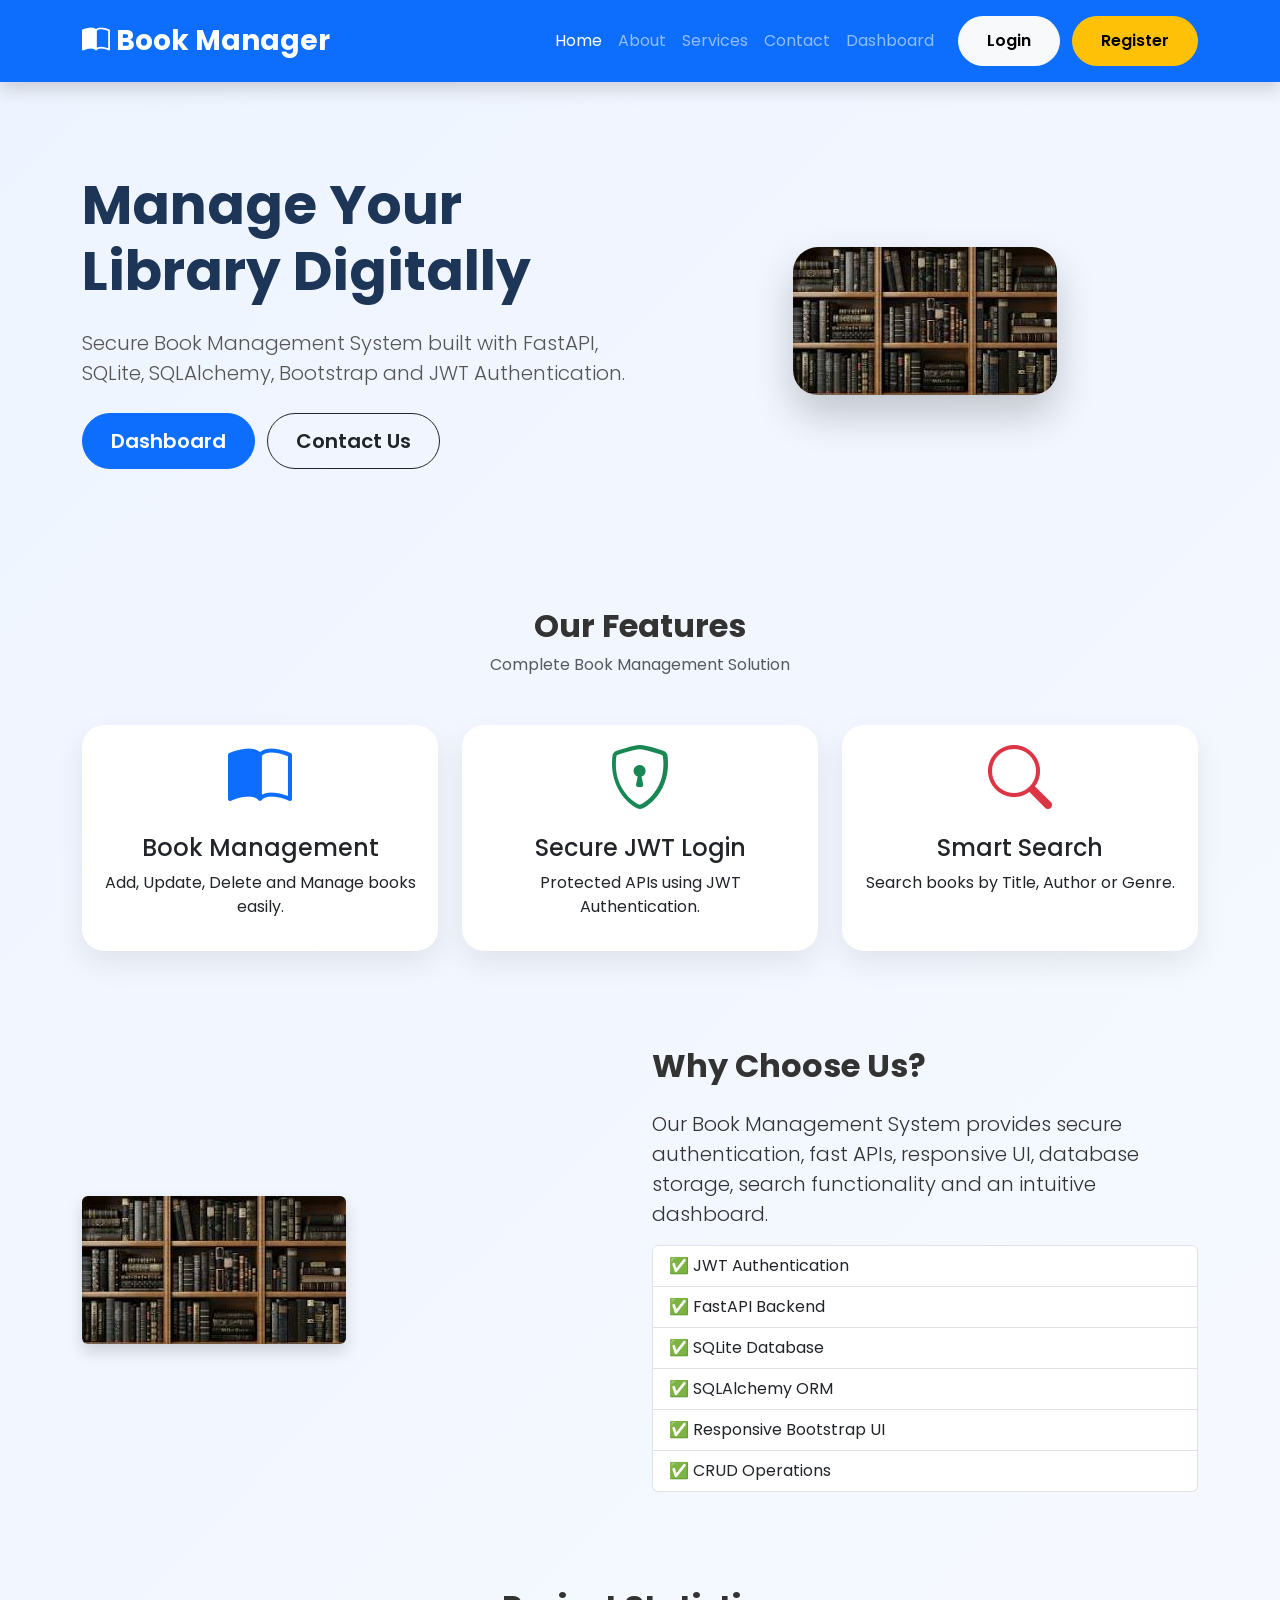
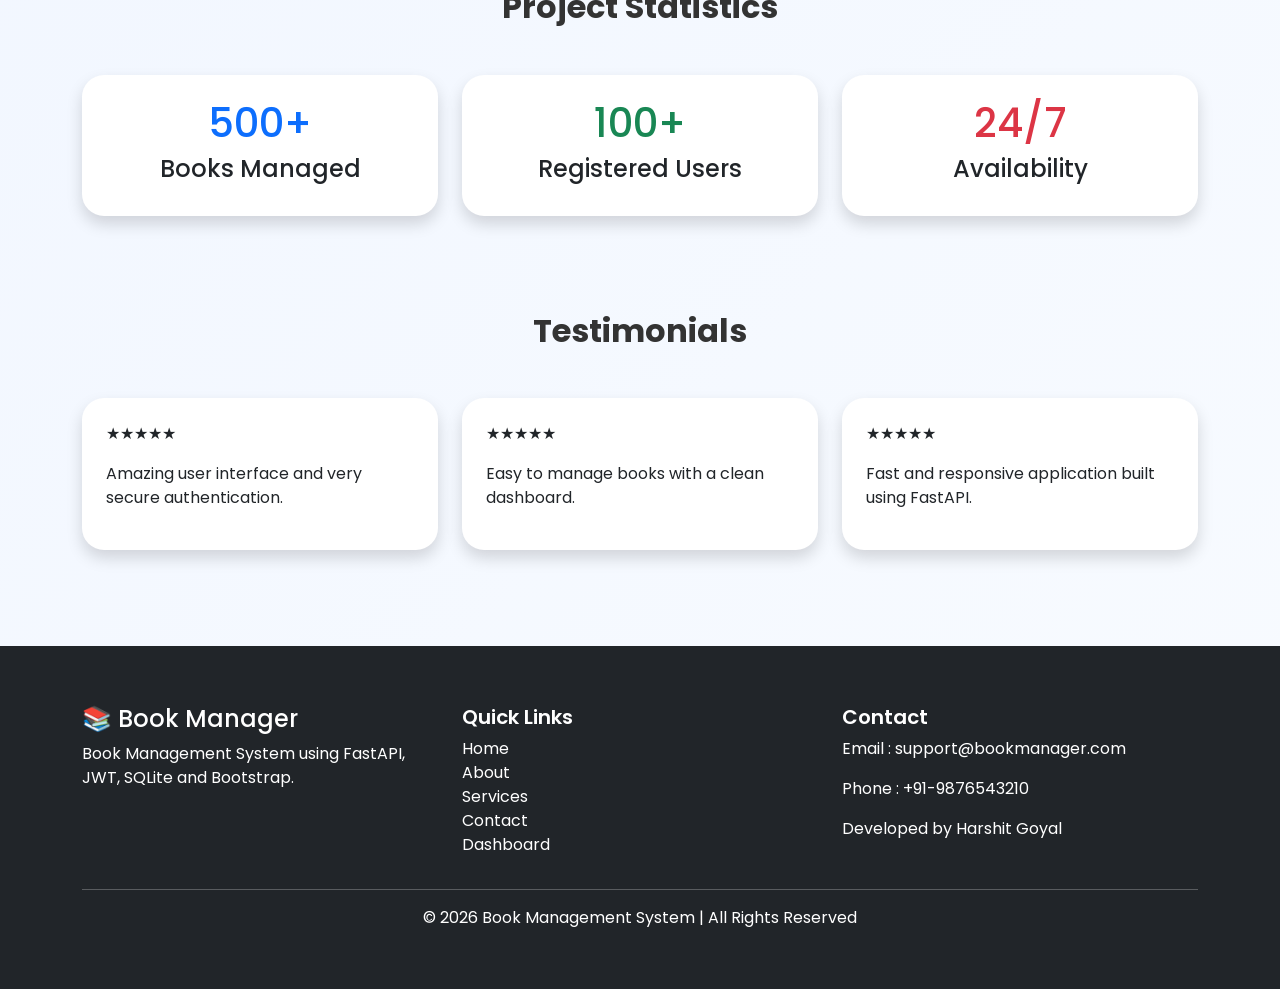
==== templates/index.html @ 64fe6e7c "Initial commit" ====
<!DOCTYPE html>
<html lang="en">

<head>
    <meta charset="UTF-8">
    <meta name="viewport" content="width=device-width, initial-scale=1.0">
    <title>Book Management System</title>

    <link href="https://cdn.jsdelivr.net/npm/bootstrap@5.3.3/dist/css/bootstrap.min.css" rel="stylesheet">

    <link rel="stylesheet" href="https://cdn.jsdelivr.net/npm/bootstrap-icons@1.11.3/font/bootstrap-icons.min.css">

    <link rel="stylesheet" href="/static/css/style.css">

</head>

<body>


    <!-- NAVBAR -->

    <nav class="navbar navbar-expand-lg navbar-dark bg-primary shadow">

        <div class="container">

            <a class="navbar-brand fw-bold fs-3" href="/">
                <i class="bi bi-book-half"></i>
                Book Manager
            </a>

            <button class="navbar-toggler" type="button" data-bs-toggle="collapse" data-bs-target="#navbarNav">

                <span class="navbar-toggler-icon"></span>

            </button>

            <div class="collapse navbar-collapse" id="navbarNav">

                <ul class="navbar-nav ms-auto">

                    <li class="nav-item">
                        <a class="nav-link active" href="/">Home</a>
                    </li>

                    <li class="nav-item">
                        <a class="nav-link" href="/about">About</a>
                    </li>

                    <li class="nav-item">
                        <a class="nav-link" href="/services">Services</a>
                    </li>

                    <li class="nav-item">
                        <a class="nav-link" href="/contact">Contact</a>
                    </li>

                    <li class="nav-item">
                        <a class="nav-link" href="/dashboard">Dashboard</a>
                    </li>

                </ul>

                <div class="ms-3">

                    <a href="/login-page" class="btn btn-light me-2">

                        Login

                    </a>

                    <a href="/register-page" class="btn btn-warning">

                        Register

                    </a>

                </div>

            </div>

        </div>

    </nav>



    <!-- HERO -->

    <section class="hero">

        <div class="container">

            <div class="row align-items-center">

                <div class="col-lg-6">

                    <h1 class="display-3 fw-bold">

                        Manage Your Library Digitally

                    </h1>

                    <p class="lead mt-4">

                        Secure Book Management System built with
                        FastAPI,
                        SQLite,
                        SQLAlchemy,
                        Bootstrap
                        and JWT Authentication.

                    </p>

                    <a href="/dashboard" class="btn btn-primary btn-lg me-2">

                        Dashboard

                    </a>

                    <a href="/contact" class="btn btn-outline-dark btn-lg">

                        Contact Us

                    </a>

                </div>


                <div class="col-lg-6 text-center">

                    <img src="/static/images/hero.jpg" class="img-fluid hero-img">

                </div>

            </div>

        </div>

    </section>




    <!-- FEATURES -->

    <section class="container py-5">

        <div class="text-center mb-5">

            <h2 class="fw-bold">

                Our Features

            </h2>

            <p class="text-muted">

                Complete Book Management Solution

            </p>

        </div>

        <div class="row g-4">

            <div class="col-md-4">

                <div class="card feature-card h-100">

                    <div class="card-body text-center">

                        <i class="bi bi-book-half display-3 text-primary"></i>

                        <h4 class="mt-3">

                            Book Management

                        </h4>

                        <p>

                            Add, Update, Delete and Manage books easily.

                        </p>

                    </div>

                </div>

            </div>


            <div class="col-md-4">

                <div class="card feature-card h-100">

                    <div class="card-body text-center">

                        <i class="bi bi-shield-lock display-3 text-success"></i>

                        <h4 class="mt-3">

                            Secure JWT Login

                        </h4>

                        <p>

                            Protected APIs using JWT Authentication.

                        </p>

                    </div>

                </div>

            </div>


            <div class="col-md-4">

                <div class="card feature-card h-100">

                    <div class="card-body text-center">

                        <i class="bi bi-search display-3 text-danger"></i>

                        <h4 class="mt-3">

                            Smart Search

                        </h4>

                        <p>

                            Search books by Title,
                            Author
                            or Genre.

                        </p>

                    </div>

                </div>

            </div>

        </div>

    </section>
    <!-- WHY CHOOSE US -->

    <section class="container py-5">

        <div class="row align-items-center">

            <div class="col-lg-6">

                <img src="/static/images/hero.jpg" class="img-fluid rounded shadow">

            </div>

            <div class="col-lg-6">

                <h2 class="fw-bold mb-4">

                    Why Choose Us?

                </h2>

                <p class="lead">

                    Our Book Management System provides secure authentication,
                    fast APIs,
                    responsive UI,
                    database storage,
                    search functionality
                    and an intuitive dashboard.

                </p>

                <ul class="list-group">

                    <li class="list-group-item">✅ JWT Authentication</li>

                    <li class="list-group-item">✅ FastAPI Backend</li>

                    <li class="list-group-item">✅ SQLite Database</li>

                    <li class="list-group-item">✅ SQLAlchemy ORM</li>

                    <li class="list-group-item">✅ Responsive Bootstrap UI</li>

                    <li class="list-group-item">✅ CRUD Operations</li>

                </ul>

            </div>

        </div>

    </section>



    <!-- STATISTICS -->

    <section class="container py-5">

        <h2 class="text-center fw-bold mb-5">

            Project Statistics

        </h2>

        <div class="row g-4">

            <div class="col-md-4">

                <div class="card text-center p-4 shadow">

                    <h1 class="text-primary">

                        500+

                    </h1>

                    <h4>

                        Books Managed

                    </h4>

                </div>

            </div>


            <div class="col-md-4">

                <div class="card text-center p-4 shadow">

                    <h1 class="text-success">

                        100+

                    </h1>

                    <h4>

                        Registered Users

                    </h4>

                </div>

            </div>


            <div class="col-md-4">

                <div class="card text-center p-4 shadow">

                    <h1 class="text-danger">

                        24/7

                    </h1>

                    <h4>

                        Availability

                    </h4>

                </div>

            </div>

        </div>

    </section>



    <!-- TESTIMONIALS -->

    <section class="container py-5">

        <h2 class="text-center fw-bold mb-5">

            Testimonials

        </h2>

        <div class="row">

            <div class="col-md-4">

                <div class="card p-4 shadow">

                    ★★★★★

                    <p class="mt-3">

                        Amazing user interface and very secure authentication.

                    </p>

                </div>

            </div>


            <div class="col-md-4">

                <div class="card p-4 shadow">

                    ★★★★★

                    <p class="mt-3">

                        Easy to manage books with a clean dashboard.

                    </p>

                </div>

            </div>


            <div class="col-md-4">

                <div class="card p-4 shadow">

                    ★★★★★

                    <p class="mt-3">

                        Fast and responsive application built using FastAPI.

                    </p>

                </div>

            </div>

        </div>

    </section>



    <!-- FOOTER -->

    <footer class="bg-dark text-white mt-5">

        <div class="container py-4">

            <div class="row">

                <div class="col-md-4">

                    <h4>

                        📚 Book Manager

                    </h4>

                    <p>

                        Book Management System using
                        FastAPI,
                        JWT,
                        SQLite
                        and Bootstrap.

                    </p>

                </div>


                <div class="col-md-4">

                    <h5>

                        Quick Links

                    </h5>

                    <ul class="list-unstyled">

                        <li><a href="/" class="text-white text-decoration-none">Home</a></li>

                        <li><a href="/about" class="text-white text-decoration-none">About</a></li>

                        <li><a href="/services" class="text-white text-decoration-none">Services</a></li>

                        <li><a href="/contact" class="text-white text-decoration-none">Contact</a></li>

                        <li><a href="/dashboard" class="text-white text-decoration-none">Dashboard</a></li>

                    </ul>

                </div>


                <div class="col-md-4">

                    <h5>

                        Contact

                    </h5>

                    <p>

                        Email : support@bookmanager.com

                    </p>

                    <p>

                        Phone : +91-9876543210

                    </p>

                    <p>

                        Developed by Harshit Goyal

                    </p>

                </div>

            </div>

            <hr>

            <div class="text-center">

                © 2026 Book Management System | All Rights Reserved

            </div>

        </div>

    </footer>


    <script src="https://cdn.jsdelivr.net/npm/bootstrap@5.3.3/dist/js/bootstrap.bundle.min.js"></script>

</body>

</html>
---- static/css/style.css ----
/* Google Font */
@import url('https://fonts.googleapis.com/css2?family=Poppins:wght@300;400;500;600;700&display=swap');

* {
    margin: 0;
    padding: 0;
    box-sizing: border-box;
    font-family: 'Poppins', sans-serif;
}

body {
    background: linear-gradient(135deg, #eef4ff, #f8fbff);
    color: #333;
}

/* Navbar */

.navbar {
    padding: 15px 0;
    box-shadow: 0 8px 20px rgba(0, 0, 0, .12);
}

.navbar-brand {
    font-size: 28px;
    font-weight: 700;
}

/* Hero */

.hero {
    padding: 90px 0;
}

.hero h1 {
    font-size: 55px;
    font-weight: 700;
    color: #1d3557;
}

.hero p {
    font-size: 20px;
    color: #555;
    margin: 25px 0;
}

.hero-img {
    border-radius: 25px;
    box-shadow: 0 20px 40px rgba(0, 0, 0, .20);
    transition: .4s;
}

.hero-img:hover {
    transform: scale(1.03);
}

/* Buttons */

.btn {
    border-radius: 40px;
    padding: 12px 28px;
    font-weight: 600;
    transition: .3s;
}

.btn-primary:hover {
    transform: translateY(-3px);
}

.btn-warning:hover {
    transform: translateY(-3px);
}

.btn-success:hover {
    transform: translateY(-3px);
}

/* Cards */

.feature-card {
    border: none;
    border-radius: 22px;
    transition: .35s;
    overflow: hidden;
    background: white;
    box-shadow: 0 12px 30px rgba(0, 0, 0, .08);
}

.feature-card:hover {
    transform: translateY(-12px);
    box-shadow: 0 20px 40px rgba(0, 0, 0, .15);
}

.feature-card i {
    margin-top: 15px;
}

/* Generic Cards */

.card {
    border: none;
    border-radius: 22px;
}

/* Images */

img {
    max-width: 100%;
}

/* Footer */

footer {
    background: #0f172a;
    color: white;
    margin-top: 80px;
    padding: 35px 0;
}

footer h5 {
    font-weight: 600;
}

/* Forms */

.form-control {
    border-radius: 12px;
    padding: 12px;
}

.form-control:focus {
    box-shadow: 0 0 10px rgba(13, 110, 253, .25);
}

/* Dashboard */

table {
    border-radius: 15px;
    overflow: hidden;
}

.table-dark {
    background: #2563eb;
}

.search-box {
    border-radius: 50px;
    padding: 14px;
}

/* Responsive */

@media(max-width:768px) {

    .hero {
        padding: 50px 0;
        text-align: center;
    }

    .hero h1 {
        font-size: 36px;
    }

    .hero-img {
        margin-top: 40px;
    }

}
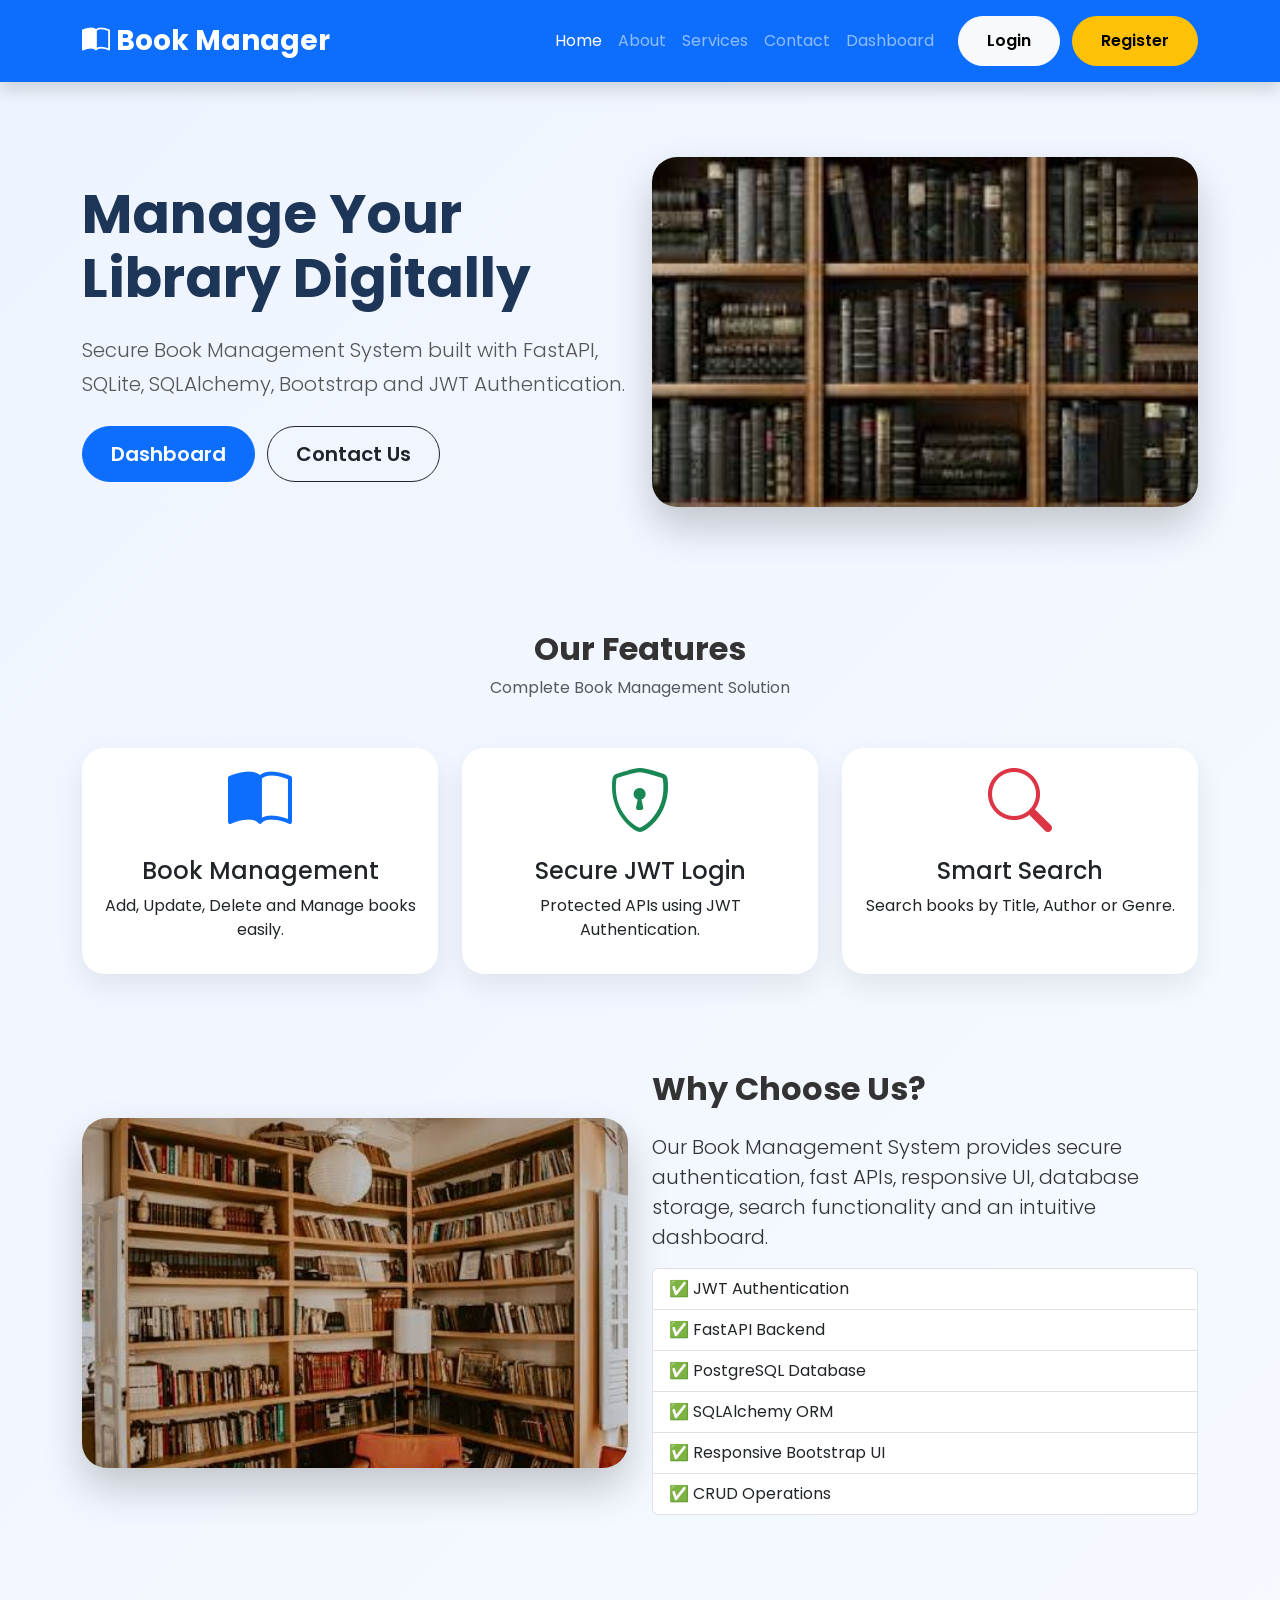
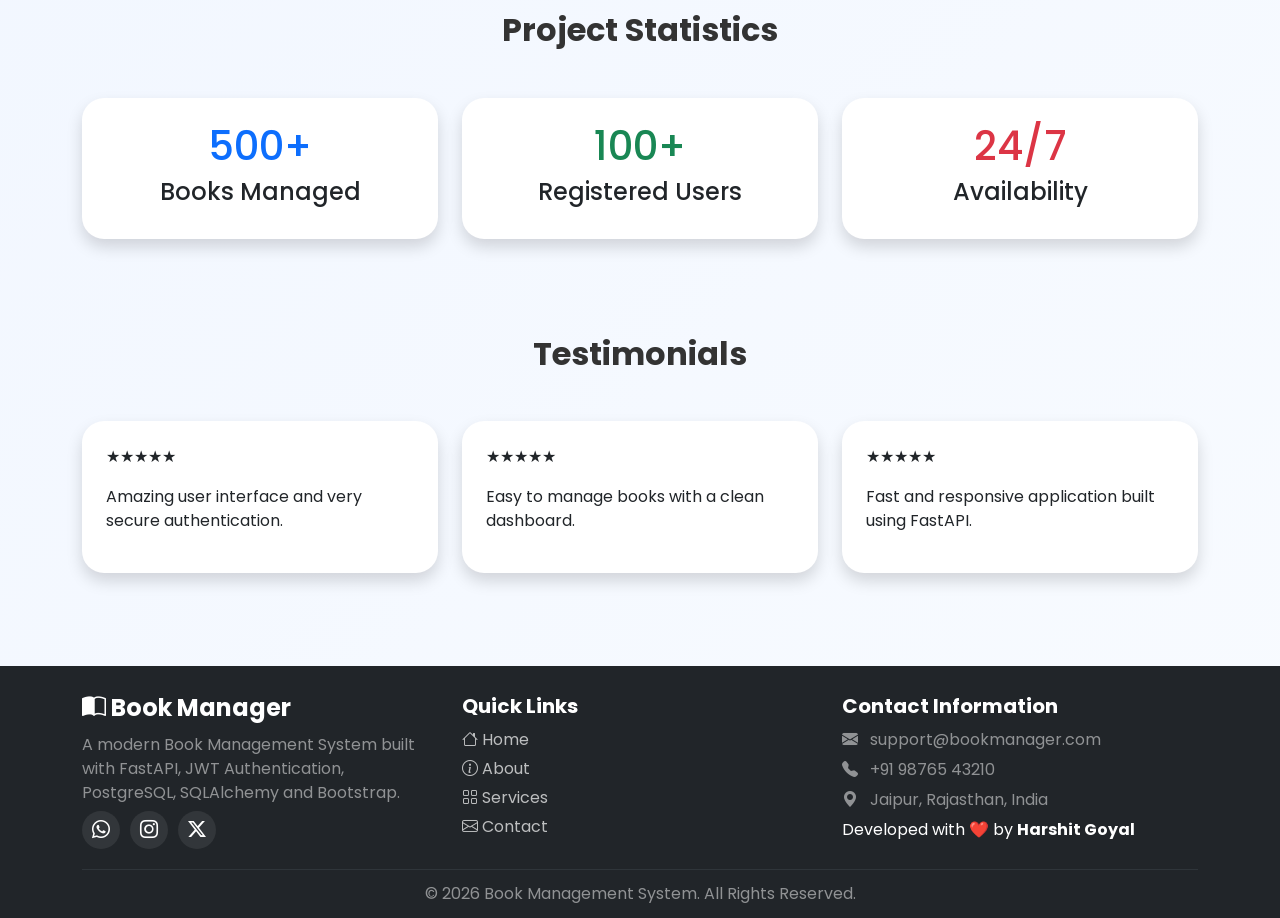
==== commit c8bd9287: "Update dashboard cards and book return functionality" ====
--- a/templates/index.html
+++ b/templates/index.html
@@ -256,7 +256,7 @@
 
             <div class="col-lg-6">
 
-                <img src="/static/images/hero.jpg" class="img-fluid rounded shadow">
+                <img src="/static/images/library.jpg" class="img-fluid hero-img" alt="Modern Library">
 
             </div>
 
@@ -285,7 +285,7 @@
 
                     <li class="list-group-item">✅ FastAPI Backend</li>
 
-                    <li class="list-group-item">✅ SQLite Database</li>
+                    <li class="list-group-item">✅ PostgreSQL Database</li>
 
                     <li class="list-group-item">✅ SQLAlchemy ORM</li>
 
@@ -451,95 +451,129 @@
 
 
 
-    <!-- FOOTER -->
-
-    <footer class="bg-dark text-white mt-5">
-
-        <div class="container py-4">
-
-            <div class="row">
-
+    <!-- ================= FOOTER ================= -->
+
+    <footer class="bg-dark text-white">
+
+        <div class="container">
+
+            <div class="row g-4">
+
+                <!-- PROJECT INFO -->
                 <div class="col-md-4">
 
                     <h4>
-
-                        📚 Book Manager
-
+                        <i class="bi bi-book-half"></i>
+                        Book Manager
                     </h4>
 
-                    <p>
-
-                        Book Management System using
-                        FastAPI,
-                        JWT,
-                        SQLite
-                        and Bootstrap.
-
-                    </p>
-
-                </div>
-
-
+                    <p class="text-white-50">
+                        A modern Book Management System built with FastAPI,
+                        JWT Authentication, PostgreSQL, SQLAlchemy and Bootstrap.
+                    </p>
+
+                    <!-- SOCIAL ICONS -->
+                    <div class="social-icons">
+
+                        <a href="#" title="WhatsApp">
+                            <i class="bi bi-whatsapp"></i>
+                        </a>
+
+                        <a href="#" title="Instagram">
+                            <i class="bi bi-instagram"></i>
+                        </a>
+
+                        <a href="#" title="X">
+                            <i class="bi bi-twitter-x"></i>
+                        </a>
+
+                    </div>
+
+                </div>
+
+
+                <!-- QUICK LINKS -->
                 <div class="col-md-4">
 
                     <h5>
-
                         Quick Links
-
                     </h5>
 
-                    <ul class="list-unstyled">
-
-                        <li><a href="/" class="text-white text-decoration-none">Home</a></li>
-
-                        <li><a href="/about" class="text-white text-decoration-none">About</a></li>
-
-                        <li><a href="/services" class="text-white text-decoration-none">Services</a></li>
-
-                        <li><a href="/contact" class="text-white text-decoration-none">Contact</a></li>
-
-                        <li><a href="/dashboard" class="text-white text-decoration-none">Dashboard</a></li>
+                    <ul class="list-unstyled footer-links">
+
+                        <li>
+                            <a href="/">
+                                <i class="bi bi-house"></i>
+                                Home
+                            </a>
+                        </li>
+
+                        <li>
+                            <a href="/about">
+                                <i class="bi bi-info-circle"></i>
+                                About
+                            </a>
+                        </li>
+
+                        <li>
+                            <a href="/services">
+                                <i class="bi bi-grid"></i>
+                                Services
+                            </a>
+                        </li>
+
+                        <li>
+                            <a href="/contact">
+                                <i class="bi bi-envelope"></i>
+                                Contact
+                            </a>
+                        </li>
 
                     </ul>
 
                 </div>
 
 
+                <!-- CONTACT INFORMATION -->
                 <div class="col-md-4">
 
                     <h5>
-
-                        Contact
-
+                        Contact Information
                     </h5>
 
-                    <p>
-
-                        Email : support@bookmanager.com
-
-                    </p>
-
-                    <p>
-
-                        Phone : +91-9876543210
-
-                    </p>
-
-                    <p>
-
-                        Developed by Harshit Goyal
-
-                    </p>
-
-                </div>
-
-            </div>
-
-            <hr>
-
-            <div class="text-center">
-
-                © 2026 Book Management System | All Rights Reserved
+                    <p class="text-white-50">
+                        <i class="bi bi-envelope-fill me-2"></i>
+                        support@bookmanager.com
+                    </p>
+
+                    <p class="text-white-50">
+                        <i class="bi bi-telephone-fill me-2"></i>
+                        +91 98765 43210
+                    </p>
+
+                    <p class="text-white-50">
+                        <i class="bi bi-geo-alt-fill me-2"></i>
+                        Jaipur, Rajasthan, India
+                    </p>
+
+                    <p class="developer-text">
+                        Developed with ❤️ by
+                        <strong>Harshit Goyal</strong>
+                    </p>
+
+                </div>
+
+            </div>
+
+
+            <!-- DIVIDER -->
+            <hr class="border-secondary">
+
+
+            <!-- COPYRIGHT -->
+            <div class="text-center text-white-50 copyright">
+
+                © 2026 Book Management System. All Rights Reserved.
 
             </div>
 
--- a/static/css/style.css
+++ b/static/css/style.css
@@ -1,5 +1,13 @@
-/* Google Font */
+/* =========================================
+   GOOGLE FONT
+========================================= */
+
 @import url('https://fonts.googleapis.com/css2?family=Poppins:wght@300;400;500;600;700&display=swap');
+
+
+/* =========================================
+   GLOBAL
+========================================= */
 
 * {
     margin: 0;
@@ -13,11 +21,14 @@
     color: #333;
 }
 
-/* Navbar */
+
+/* =========================================
+   NAVBAR
+========================================= */
 
 .navbar {
     padding: 15px 0;
-    box-shadow: 0 8px 20px rgba(0, 0, 0, .12);
+    box-shadow: 0 8px 20px rgba(0, 0, 0, 0.12);
 }
 
 .navbar-brand {
@@ -25,143 +36,378 @@
     font-weight: 700;
 }
 
-/* Hero */
+
+/* =========================================
+   HOME HERO SECTION
+========================================= */
 
 .hero {
-    padding: 90px 0;
+    padding: 75px 0;
 }
 
 .hero h1 {
     font-size: 55px;
     font-weight: 700;
     color: #1d3557;
+    line-height: 1.15;
 }
 
 .hero p {
     font-size: 20px;
     color: #555;
     margin: 25px 0;
-}
+    line-height: 1.7;
+}
+
+
+/* =========================================
+   HOME PAGE HERO IMAGE
+   Broad + Bigger
+========================================= */
 
 .hero-img {
+    width: 100%;
+    height: 350px;
+    object-fit: cover;
     border-radius: 25px;
-    box-shadow: 0 20px 40px rgba(0, 0, 0, .20);
-    transition: .4s;
+    box-shadow: 0 20px 40px rgba(0, 0, 0, 0.20);
+    transition: 0.4s;
 }
 
 .hero-img:hover {
     transform: scale(1.03);
 }
 
-/* Buttons */
+
+/* =========================================
+   HOME PAGE LIBRARY IMAGE
+   Slightly Smaller
+========================================= */
+
+.library-img {
+    width: 100%;
+    height: 380px;
+    object-fit: cover;
+    border-radius: 25px;
+    box-shadow: 0 18px 35px rgba(0, 0, 0, 0.18);
+    transition: 0.4s;
+}
+
+.library-img:hover {
+    transform: scale(1.02);
+}
+
+
+/* =========================================
+   ABOUT PAGE IMAGE
+========================================= */
+
+.about-img {
+    width: 100%;
+    height: 400px;
+    object-fit: cover;
+    border-radius: 25px;
+    box-shadow: 0 20px 40px rgba(0, 0, 0, 0.20);
+    transition: 0.4s;
+}
+
+.about-img:hover {
+    transform: scale(1.03);
+}
+
+
+/* =========================================
+   BUTTONS
+========================================= */
 
 .btn {
     border-radius: 40px;
     padding: 12px 28px;
     font-weight: 600;
-    transition: .3s;
-}
-
-.btn-primary:hover {
-    transform: translateY(-3px);
-}
-
-.btn-warning:hover {
-    transform: translateY(-3px);
-}
-
+    transition: 0.3s;
+}
+
+.btn-primary:hover,
+.btn-warning:hover,
 .btn-success:hover {
     transform: translateY(-3px);
 }
 
-/* Cards */
+
+/* =========================================
+   FEATURE CARDS
+========================================= */
 
 .feature-card {
     border: none;
     border-radius: 22px;
-    transition: .35s;
+    transition: 0.35s;
     overflow: hidden;
     background: white;
-    box-shadow: 0 12px 30px rgba(0, 0, 0, .08);
+    box-shadow: 0 12px 30px rgba(0, 0, 0, 0.08);
 }
 
 .feature-card:hover {
-    transform: translateY(-12px);
-    box-shadow: 0 20px 40px rgba(0, 0, 0, .15);
+    transform: translateY(-10px);
+    box-shadow: 0 20px 40px rgba(0, 0, 0, 0.15);
 }
 
 .feature-card i {
-    margin-top: 15px;
-}
-
-/* Generic Cards */
+    margin-top: 10px;
+}
+
+
+/* =========================================
+   GENERIC CARD
+========================================= */
 
 .card {
     border: none;
     border-radius: 22px;
 }
 
-/* Images */
+
+/* =========================================
+   IMAGES
+========================================= */
 
 img {
     max-width: 100%;
 }
 
-/* Footer */
+
+/* =========================================
+   FORMS
+========================================= */
+
+.form-control {
+    border-radius: 12px;
+    padding: 12px;
+}
+
+.form-control:focus {
+    box-shadow: 0 0 10px rgba(13, 110, 253, 0.25);
+}
+
+
+/* =========================================
+   DASHBOARD
+========================================= */
+
+table {
+    border-radius: 15px;
+    overflow: hidden;
+}
+
+.table-dark {
+    background: #2563eb;
+}
+
+.search-box {
+    border-radius: 50px;
+    padding: 14px;
+}
+
+
+/* =========================================
+   COMPACT FOOTER
+========================================= */
 
 footer {
     background: #0f172a;
     color: white;
-    margin-top: 80px;
-    padding: 35px 0;
-}
-
+    margin-top: 45px;
+    padding: 28px 0 12px;
+}
+
+footer h4,
 footer h5 {
-    font-weight: 600;
-}
-
-/* Forms */
-
-.form-control {
-    border-radius: 12px;
-    padding: 12px;
-}
-
-.form-control:focus {
-    box-shadow: 0 0 10px rgba(13, 110, 253, .25);
-}
-
-/* Dashboard */
-
-table {
-    border-radius: 15px;
-    overflow: hidden;
-}
-
-.table-dark {
-    background: #2563eb;
-}
-
-.search-box {
-    border-radius: 50px;
-    padding: 14px;
-}
-
-/* Responsive */
-
-@media(max-width:768px) {
+    font-weight: 700;
+    margin-bottom: 10px;
+}
+
+footer p {
+    line-height: 1.5;
+    margin-bottom: 6px;
+}
+
+
+/* =========================================
+   FOOTER LINKS
+========================================= */
+
+.footer-links {
+    margin: 0;
+    padding: 0;
+}
+
+.footer-links li {
+    margin-bottom: 5px;
+    transition: 0.3s;
+}
+
+.footer-links a {
+    color: rgba(255, 255, 255, 0.7);
+    text-decoration: none;
+    transition: 0.3s;
+}
+
+.footer-links a:hover {
+    color: white;
+    padding-left: 6px;
+}
+
+
+/* =========================================
+   SOCIAL ICONS
+========================================= */
+
+footer .social-icons {
+    display: flex;
+    gap: 10px;
+}
+
+footer .social-icons a {
+    width: 38px;
+    height: 38px;
+
+    display: flex;
+    align-items: center;
+    justify-content: center;
+
+    border-radius: 50%;
+    background: rgba(255, 255, 255, 0.08);
+
+    color: white;
+    font-size: 18px;
+
+    text-decoration: none;
+    transition: 0.3s;
+}
+
+footer .social-icons a:hover {
+    background: #0d6efd;
+    color: white;
+    transform: translateY(-3px);
+}
+
+
+/* =========================================
+   FOOTER DIVIDER
+========================================= */
+
+footer hr {
+    opacity: 0.2;
+    margin: 20px 0 12px;
+}
+
+
+/* =========================================
+   TABLET RESPONSIVE
+========================================= */
+
+@media (max-width: 992px) {
 
     .hero {
-        padding: 50px 0;
+        padding: 60px 0;
+    }
+
+    .hero h1 {
+        font-size: 45px;
+    }
+
+    .hero-img {
+        height: 360px;
+        margin-top: 30px;
+    }
+
+    .library-img {
+        height: 330px;
+    }
+
+    .about-img {
+        height: 380px;
+    }
+}
+
+
+/* =========================================
+   MOBILE RESPONSIVE
+========================================= */
+
+@media (max-width: 768px) {
+
+    .hero {
+        padding: 45px 0;
         text-align: center;
     }
 
     .hero h1 {
-        font-size: 36px;
+        font-size: 38px;
+    }
+
+    .hero p {
+        font-size: 17px;
     }
 
     .hero-img {
-        margin-top: 40px;
-    }
-
+        width: 100%;
+        height: 300px;
+        margin-top: 30px;
+    }
+
+    .library-img {
+        height: 300px;
+        margin-bottom: 30px;
+    }
+
+    .about-img {
+        height: 350px;
+        margin-bottom: 30px;
+    }
+
+    footer {
+        text-align: center;
+        padding: 25px 0 10px;
+    }
+
+    footer .social-icons {
+        justify-content: center;
+    }
+}
+
+/* =========================================
+CONTACT PAGE IMAGE
+========================================= */
+
+.contact-img {
+    width: 100%;
+    height: 280px;
+    object-fit: cover;
+
+    border-radius: 22px;
+
+    box-shadow: 0 15px 30px rgba(0, 0, 0, 0.18);
+
+    margin-top: 10px;
+}
+
+
+/* Mobile Contact Image */
+
+@media (max-width: 768px) {
+
+    .contact-img {
+        height: 240px;
+    }
+
+}
+
+.stat-clickable {
+    transition: all 0.25s ease;
+}
+
+.stat-clickable:hover {
+    transform: translateY(-6px);
+    box-shadow: 0 12px 25px rgba(0, 0, 0, 0.18) !important;
 }
